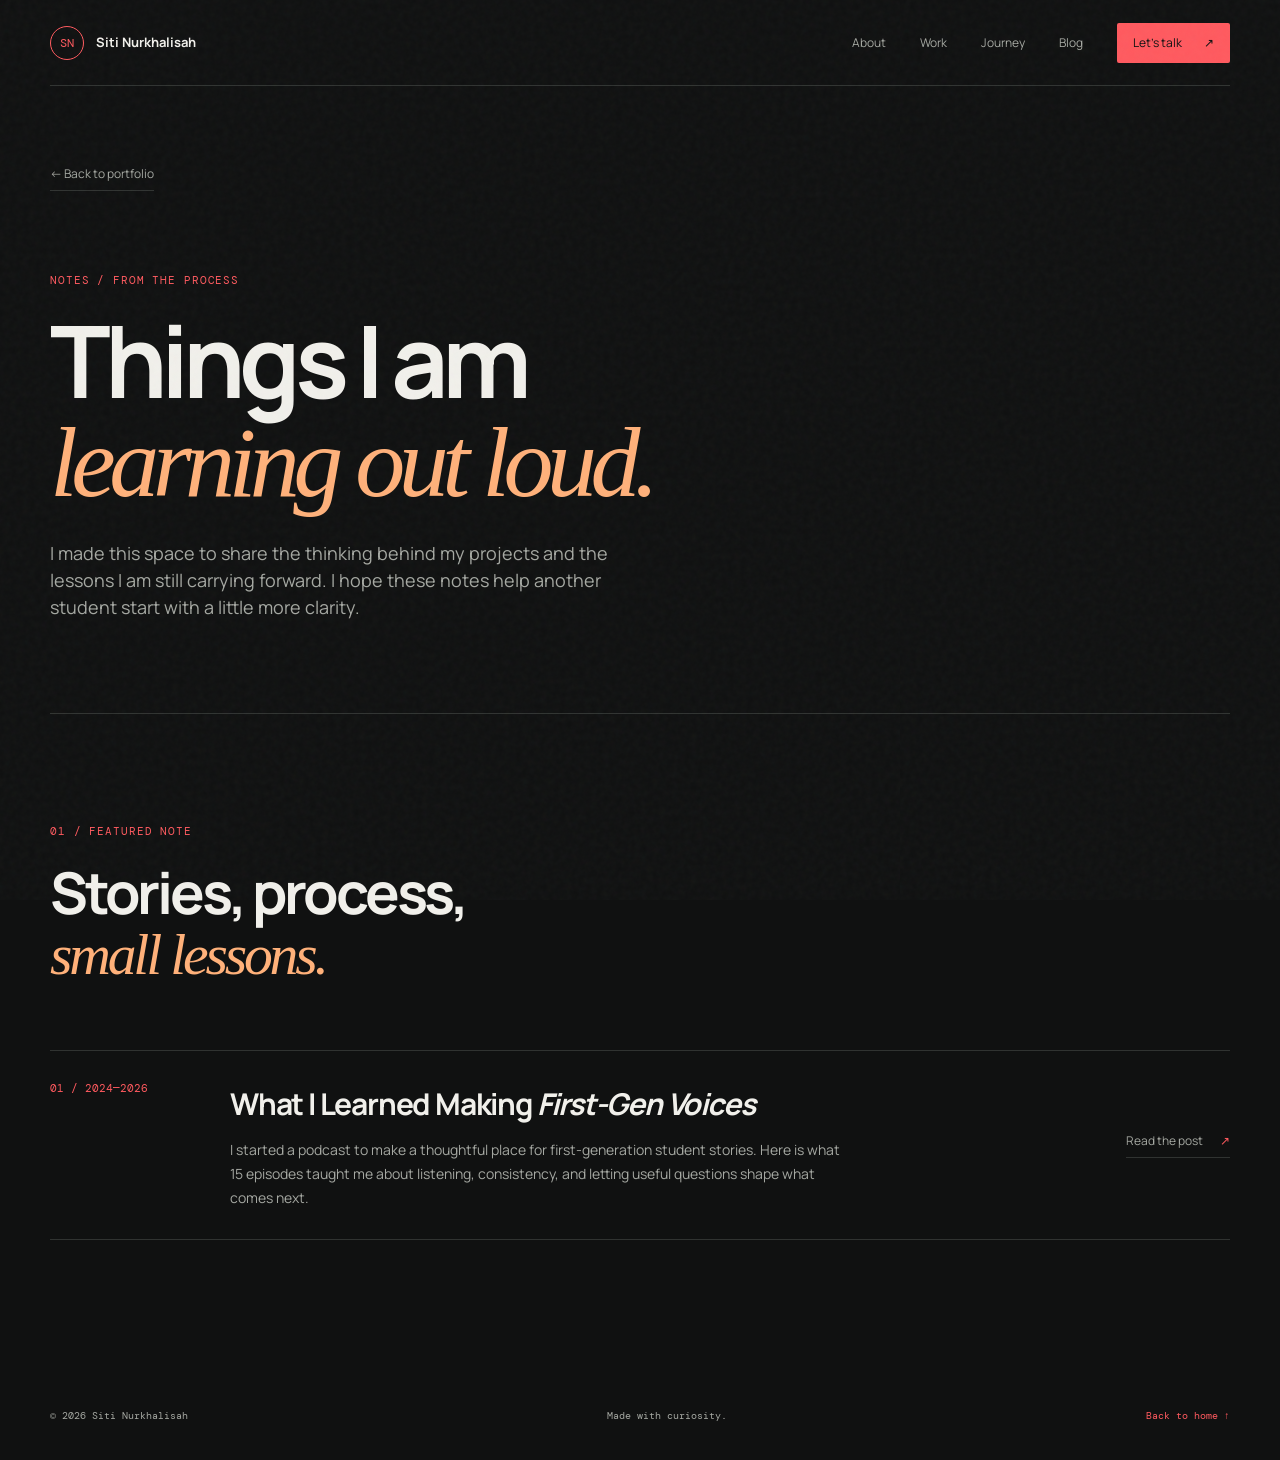
==== blog.html @ f4458128 "Add First-Gen Voices blog post Add a portfolio blog index and article page for Jamie's podcast lesso" ====
<!doctype html>
<html lang="en">
  <head>
    <meta charset="UTF-8" />
    <meta name="viewport" content="width=device-width, initial-scale=1.0" />
    <meta name="description" content="Notes from Jamie on learning, making, and building thoughtful projects." />
    <title>Blog — Siti Nurkhalisah</title>
    <link rel="preconnect" href="https://fonts.googleapis.com" />
    <link rel="preconnect" href="https://fonts.gstatic.com" crossorigin />
    <link href="https://fonts.googleapis.com/css2?family=DM+Mono:wght@400;500&family=Manrope:wght@400;500;600;700;800&display=swap" rel="stylesheet" />
    <link rel="stylesheet" href="styles.css" />
  </head>
  <body>
    <div class="noise" aria-hidden="true"></div>
    <header class="site-header">
      <a class="brand" href="index.html" aria-label="Siti Nurkhalisah home">
        <span class="brand-mark">SN</span><span>Siti Nurkhalisah</span>
      </a>
      <button class="menu-toggle" aria-expanded="false" aria-controls="site-nav">
        <span></span><span></span><span class="sr-only">Toggle navigation</span>
      </button>
      <nav id="site-nav" class="site-nav" aria-label="Main navigation">
        <a href="index.html#about">About</a><a href="index.html#work">Work</a>
        <a href="index.html#experience">Journey</a><a href="blog.html">Blog</a>
        <a href="index.html#contact" class="nav-cta">Let's talk <span>↗</span></a>
      </nav>
    </header>
    <main>
      <section class="blog-hero section-shell">
        <a class="back-link text-link" href="index.html">← Back to portfolio</a>
        <p class="eyebrow">Notes / From the process</p>
        <h1>Things I am<br /><em>learning out loud.</em></h1>
        <p class="blog-intro">
          I made this space to share the thinking behind my projects and the lessons I am still
          carrying forward. I hope these notes help another student start with a little more
          clarity.
        </p>
      </section>
      <section class="blog-list section-shell" aria-labelledby="blog-heading">
        <div class="section-heading compact">
          <p class="eyebrow">01 / Featured note</p>
          <h2 id="blog-heading">Stories, process,<br /><em>small lessons.</em></h2>
        </div>
        <article class="blog-card">
          <span class="blog-card-number">01 / 2024—2026</span>
          <div>
            <h2>What I Learned Making <em>First-Gen Voices</em></h2>
            <p>
              I started a podcast to make a thoughtful place for first-generation student
              stories. Here is what 15 episodes taught me about listening, consistency, and
              letting useful questions shape what comes next.
            </p>
          </div>
          <a class="text-link blog-card-link" href="first-gen-voices.html">Read the post <span>↗</span></a>
        </article>
      </section>
    </main>
    <footer class="site-footer section-shell">
      <span>© 2026 Siti Nurkhalisah</span><span>Made with curiosity.</span>
      <a href="index.html">Back to home ↑</a>
    </footer>
    <script src="script.js"></script>
  </body>
</html>
---- styles.css ----
:root{--bg:#101111;--surface:#171918;--line:#303331;--text:#f1f0eb;--muted:#a5a8a2;--acid:#ff5a5f;--warm:#ffb17a;--serif:Georgia,"Times New Roman",serif;--sans:"Manrope",Arial,sans-serif;--mono:"DM Mono",monospace}*{box-sizing:border-box}html{scroll-behavior:smooth}body{margin:0;background:var(--bg);color:var(--text);font-family:var(--sans);line-height:1.5}.noise{position:fixed;inset:0;opacity:.035;pointer-events:none;z-index:10;background-image:url("data:image/svg+xml,%3Csvg viewBox='0 0 180 180' xmlns='http://www.w3.org/2000/svg'%3E%3Cfilter id='n'%3E%3CfeTurbulence type='fractalNoise' baseFrequency='.8' numOctaves='4' stitchTiles='stitch'/%3E%3C/filter%3E%3Crect width='100%25' height='100%25' filter='url(%23n)'/%3E%3C/svg%3E")}.section-shell{width:min(1180px,calc(100% - 80px));margin:auto}.site-header{height:86px;width:min(1180px,calc(100% - 80px));margin:auto;display:flex;align-items:center;justify-content:space-between;border-bottom:1px solid var(--line)}.brand{color:var(--text);display:flex;align-items:center;gap:12px;text-decoration:none;font-size:13px;font-weight:700}.brand-mark{display:grid;place-items:center;width:34px;height:34px;border:1px solid var(--acid);border-radius:50%;color:var(--acid);font:12px var(--mono)}.site-nav{display:flex;align-items:center;gap:34px;font-size:12px}.site-nav a,.text-link{color:var(--muted);text-decoration:none;transition:color .2s}.site-nav a:hover,.text-link:hover{color:var(--acid)}.nav-cta{color:var(--bg)!important;background:var(--acid);padding:11px 16px;border-radius:2px}.nav-cta span{margin-left:20px}.menu-toggle{display:none;background:none;border:0}.hero{min-height:630px;display:grid;grid-template-columns:1fr 370px;align-items:center;padding:100px 0 92px}.eyebrow{font:11px var(--mono);letter-spacing:.08em;text-transform:uppercase;color:var(--acid);margin:0 0 24px}.pulse{display:inline-block;width:7px;height:7px;background:var(--acid);border-radius:50%;margin-right:8px;box-shadow:0 0 0 5px #d7f36b22}.hero h1{font-size:clamp(50px,7vw,88px);line-height:1.02;letter-spacing:-.06em;margin:0 0 30px;font-weight:700}.hero h1 em,.section-heading em,.contact-section em{font-family:var(--serif);font-weight:400;color:var(--warm)}.hero-intro{color:var(--muted);max-width:450px;font-size:16px;margin:0 0 35px}.hero-actions{display:flex;align-items:center;gap:28px}.button{display:inline-flex;gap:30px;align-items:center;text-decoration:none;font-size:12px;font-weight:700}.button-primary{background:var(--acid);color:var(--bg);padding:16px 18px}.button-primary span{font-size:18px}.text-link{font-size:12px;border-bottom:1px solid var(--line);padding-bottom:7px}.text-link span{margin-left:15px;color:var(--acid)}.hero-aside{position:relative;height:400px;display:flex;align-items:flex-end;justify-content:flex-end}.orbit{height:330px;width:330px;position:absolute;top:15px;right:10px}.orbit-ring{position:absolute;border:1px solid var(--line);border-radius:50%;inset:0}.orbit-ring-one{transform:rotate(24deg) scaleX(.52);border-color:#d7f36b66}.orbit-ring-two{transform:rotate(-38deg) scaleX(.52);border-color:#ffb17a77}.orbit-core{position:absolute;inset:105px;border-radius:50%;display:grid;place-items:center;background:var(--acid);color:var(--bg);font:24px var(--mono);font-weight:500}.orbit-label{position:absolute;font:10px var(--mono);color:var(--muted);background:var(--bg);padding:3px 7px}.orbit-label-one{top:30px;left:30px}.orbit-label-two{right:20px;top:145px;color:var(--warm)}.orbit-label-three{bottom:26px;left:95px}.hero-note{font:12px var(--mono);line-height:1.5;color:var(--muted);text-align:right;margin:0}.ticker{border-top:1px solid var(--line);border-bottom:1px solid var(--line);overflow:hidden;padding:17px 0;color:var(--acid);font:12px var(--mono);letter-spacing:.12em}.ticker-track{display:flex;white-space:nowrap;justify-content:space-around;min-width:1100px}.ticker b{color:var(--warm);font-weight:400}.content-section{padding:140px 0;border-bottom:1px solid var(--line);display:grid;grid-template-columns:40% 1fr;gap:8%}.section-heading h2,.contact-section h2{font-size:clamp(38px,4.5vw,60px);line-height:1.05;letter-spacing:-.055em;margin:0}.about-copy{max-width:530px;padding-top:38px}.about-copy p{color:var(--muted);font-size:15px;max-width:480px}.about-copy .large-copy{color:var(--text);font-size:23px;line-height:1.42;margin:0 0 26px}.about-copy .text-link{display:inline-block;margin-top:22px}.skills-section{display:block}.section-heading.compact{margin-bottom:64px}.skills-grid{display:grid;grid-template-columns:repeat(3,1fr);gap:14px}.skill-card{background:var(--surface);padding:27px 25px 25px;min-height:240px;border:1px solid transparent;transition:border-color .2s,transform .2s}.skill-card:hover{border-color:var(--acid);transform:translateY(-4px)}.card-number{font:11px var(--mono);color:var(--warm)}.skill-card h3{font-size:21px;margin:45px 0 11px}.skill-card p,.project-info p{color:var(--muted);font-size:13px;line-height:1.7}.skill-tags{display:flex;gap:7px;flex-wrap:wrap;margin-top:22px}.skill-tags span,.project-status{font:10px var(--mono);color:var(--acid);border:1px solid #d7f36b66;padding:5px 8px}.work-section{display:block}.row-heading{display:flex;justify-content:space-between;align-items:end;margin-bottom:64px}.section-aside{font:12px var(--mono);color:var(--muted);line-height:1.6;text-align:right}.project-list{display:grid;gap:15px}.project-card{background:var(--surface);display:grid;grid-template-columns:1fr 1fr;min-height:260px}.project-featured{grid-template-columns:1.2fr 1fr}.project-visual{position:relative;min-height:260px;overflow:hidden;background:#242927;display:grid;place-items:center}.visual-one{background:linear-gradient(135deg,#253329,#15201c)}.visual-two{background:linear-gradient(135deg,#2a2521,#402b22)}.visual-three{background:linear-gradient(135deg,#252a34,#171b27)}.visual-caption{position:relative;z-index:1;font:10px var(--mono);color:#ffffff80;letter-spacing:.1em;text-align:center}.visual-shape{position:absolute;width:190px;height:190px;border:1px solid var(--acid);border-radius:50%;transform:rotate(38deg) scaleX(.6)}.visual-shape:after{content:"";position:absolute;inset:25px;border:1px solid var(--warm);border-radius:50%}.project-info{padding:30px;display:flex;flex-direction:column;justify-content:center}.project-type{color:var(--acid)!important;font:10px var(--mono)!important;text-transform:uppercase;letter-spacing:.1em}.project-info h3{font-size:24px;margin:13px 0 5px}.project-footer{display:flex;align-items:center;justify-content:space-between;margin-top:27px}.placeholder-link{font:11px var(--mono);color:var(--muted)}.project-pair{display:grid;grid-template-columns:1fr 1fr;gap:15px}.project-pair .project-card{display:block}.project-pair .project-visual{min-height:210px}.project-pair .project-info{padding:24px}.project-pair .project-info h3{font-size:19px}.journey-section{grid-template-columns:40% 1fr}.timeline{border-top:1px solid var(--line)}.timeline-item{display:grid;grid-template-columns:110px 1fr 20px;gap:20px;padding:28px 0;border-bottom:1px solid var(--line);align-items:start}.timeline-date{font:10px var(--mono);text-transform:uppercase;color:var(--acid)}.timeline-item h3{font-size:18px;margin:0 0 6px}.timeline-item p{font-size:13px;color:var(--muted);margin:0}.timeline-arrow{color:var(--warm)}.language-row{display:grid;grid-template-columns:110px 1fr 20px;gap:20px;padding:27px 0;font:11px var(--mono);color:var(--muted)}.language-row strong{font-weight:400;color:var(--text)}.contact-section{background:var(--acid);color:var(--bg);padding:130px 0 105px}.contact-section .eyebrow{color:var(--bg)}.contact-section h2 em{color:#99704e}.contact-copy{font-size:15px;max-width:380px;margin:27px 0 55px}.contact-links{border-top:1px solid #10111166}.contact-link{color:var(--bg);text-decoration:none;display:grid;grid-template-columns:100px 1fr 20px;align-items:center;gap:20px;padding:20px 0;border-bottom:1px solid #10111166;font:11px var(--mono)}.contact-link strong{font-size:14px;font-weight:500}.contact-link b{font-size:18px;font-weight:400}.placeholder-note{font:10px var(--mono);color:#10111199;margin:24px 0 0}.site-footer{height:90px;display:flex;align-items:center;justify-content:space-between;color:var(--muted);font:10px var(--mono)}.site-footer a{color:var(--acid);text-decoration:none}.sr-only{position:absolute;width:1px;height:1px;padding:0;margin:-1px;overflow:hidden;clip:rect(0,0,0,0);white-space:nowrap;border:0}
.education-strip,.certificate-strip{display:grid;grid-template-columns:110px 1fr auto;gap:20px;padding:24px 0;border-bottom:1px solid var(--line);font:11px var(--mono);align-items:start}.education-strip>span:first-child,.certificate-strip>span{color:var(--acid);text-transform:uppercase}.education-strip strong{font-weight:400}.education-strip span:last-child{color:var(--muted)}.certificate-strip p{margin:0;color:var(--muted);line-height:1.7}
.project-link{color:var(--acid);text-decoration:none}.visual-inventory{background:linear-gradient(135deg,#29252f,#171827)}.visual-shape-small{width:150px;height:150px}.case-hero{padding:74px 0 112px;border-bottom:1px solid var(--line)}.back-link{display:inline-block;margin-bottom:82px}.case-hero h1{font-size:clamp(52px,8vw,100px);line-height:.98;letter-spacing:-.065em;margin:0 0 30px}.case-hero h1 em{font-family:var(--serif);font-weight:400;color:var(--warm)}.case-intro{color:var(--muted);font-size:18px;max-width:490px;margin:0 0 70px}.case-meta{border-top:1px solid var(--line);display:grid;grid-template-columns:repeat(3,1fr);gap:20px;padding-top:20px;font:11px var(--mono)}.case-meta div{display:grid;gap:8px}.case-meta span{color:var(--acid);text-transform:uppercase}.case-meta strong{font-weight:400;color:var(--text)}.case-section{padding:125px 0;display:grid;grid-template-columns:40% 1fr;gap:8%;border-bottom:1px solid var(--line)}.case-copy{max-width:550px;padding-top:38px}.case-copy p{color:var(--muted);font-size:15px;line-height:1.75}.case-copy .large-copy{color:var(--text);font-size:23px;line-height:1.42;margin:0 0 26px}.case-list{border-top:1px solid var(--line);margin-top:38px}.case-list div{display:grid;grid-template-columns:36px 1fr;gap:15px;padding:17px 0;border-bottom:1px solid var(--line)}.case-list span{font:11px var(--mono);color:var(--warm)}.case-list p{margin:0;font-size:13px;line-height:1.6}.case-result{border-bottom:0}.case-button{margin-top:28px}
.blog-hero{padding:74px 0 92px;border-bottom:1px solid var(--line)}
.blog-hero h1{font-size:clamp(52px,8vw,100px);line-height:.98;letter-spacing:-.065em;margin:0 0 28px}
.blog-hero h1 em{font-family:var(--serif);font-weight:400;color:var(--warm)}
.blog-intro{color:var(--muted);font-size:18px;max-width:570px;margin:0}
.blog-list{padding:110px 0 130px}
.blog-card{display:grid;grid-template-columns:150px 1fr auto;gap:30px;align-items:start;padding:30px 0;border-top:1px solid var(--line)}
.blog-card:last-child{border-bottom:1px solid var(--line)}
.blog-card-number{font:11px var(--mono);color:var(--acid)}
.blog-card h2{font-size:30px;letter-spacing:-.04em;margin:0 0 12px}
.blog-card p{color:var(--muted);font-size:14px;max-width:620px;margin:0;line-height:1.7}
.blog-card-link{align-self:center;white-space:nowrap}
.article-hero{padding:74px 0 94px;border-bottom:1px solid var(--line)}
.article-hero h1{font-size:clamp(48px,7vw,86px);line-height:1;letter-spacing:-.06em;max-width:800px;margin:0 0 30px}
.article-hero h1 em{font-family:var(--serif);font-weight:400;color:var(--warm)}
.article-intro{font-size:20px;line-height:1.5;color:var(--muted);max-width:650px;margin:0}
.article-layout{display:grid;grid-template-columns:220px minmax(0,680px);gap:8%;padding:110px 0 130px}
.article-aside{font:11px var(--mono);color:var(--muted);line-height:1.7}
.article-aside strong{display:block;color:var(--acid);font-weight:400;text-transform:uppercase;margin-bottom:12px}
.article-copy h2{font-size:32px;letter-spacing:-.04em;margin:0 0 18px;padding-top:8px}
.article-copy h2:not(:first-child){margin-top:68px}
.article-copy p{color:var(--muted);font-size:15px;line-height:1.8;margin:0 0 20px}
.article-copy p strong{color:var(--text)}
.article-copy ul{padding-left:20px;margin:22px 0 26px}
.article-copy li{color:var(--muted);font-size:14px;line-height:1.8;padding-left:6px}
.article-cta{border-top:1px solid var(--line);margin-top:70px;padding-top:28px}
.article-cta p{color:var(--text);font-size:18px}
.blog-footer-link{margin-top:22px}
@media(max-width:760px){.section-shell,.site-header{width:calc(100% - 40px)}.site-header{height:72px}.menu-toggle{display:flex;flex-direction:column;gap:5px;padding:10px}.menu-toggle span:not(.sr-only){display:block;width:20px;height:1px;background:var(--acid)}.site-nav{position:absolute;display:none;top:72px;left:20px;right:20px;background:var(--surface);padding:20px;z-index:5;flex-direction:column;align-items:stretch;gap:20px;border:1px solid var(--line)}.site-nav.open{display:flex}.hero{display:block;min-height:auto;padding:80px 0 95px}.hero h1{font-size:52px}.hero-aside{height:300px;margin-top:45px}.orbit{right:10px;height:260px;width:260px}.orbit-core{inset:82px}.hero-note{position:absolute;bottom:0;left:0;text-align:left}.content-section{display:block;padding:90px 0}.section-heading{margin-bottom:45px}.about-copy{padding-top:0}.skills-grid,.project-pair{grid-template-columns:1fr}.skill-card{min-height:0}.row-heading{display:block;margin-bottom:40px}.section-aside{text-align:left;margin-top:25px}.project-card,.project-featured{display:block}.project-visual,.project-pair .project-visual{min-height:220px}.project-info{padding:25px}.journey-section{display:block}.timeline-item{grid-template-columns:1fr 20px}.timeline-date{grid-column:1/-1}.language-row{grid-template-columns:1fr 20px;gap:10px}.language-row span:first-child{grid-column:1/-1}.contact-section{padding:90px 0 75px}.contact-link{grid-template-columns:65px 1fr 20px;gap:10px}.contact-link strong{font-size:12px;overflow-wrap:anywhere}.site-footer{height:auto;padding:28px 0;display:grid;gap:10px}.site-footer a{grid-column:2;grid-row:1/3;text-align:right;align-self:center}.case-hero{padding:55px 0 80px}.back-link{margin-bottom:58px}.case-intro{font-size:16px;margin-bottom:52px}.case-meta{grid-template-columns:1fr;gap:18px}.case-section{display:block;padding:90px 0}.case-copy{padding-top:0}.case-section .section-heading{margin-bottom:45px}.case-list{margin-top:30px}}
@media(max-width:760px){.education-strip,.certificate-strip{grid-template-columns:1fr;gap:8px}.education-strip span:last-child{color:var(--muted)}}
@media(max-width:760px){.blog-hero{padding:55px 0 80px}.blog-hero h1{font-size:52px}.blog-intro{font-size:16px}.blog-list{padding:80px 0 90px}.blog-card{grid-template-columns:1fr;gap:16px}.blog-card h2{font-size:25px}.blog-card-link{justify-self:start}.article-hero{padding:55px 0 80px}.article-hero h1{font-size:50px}.article-intro{font-size:16px}.article-layout{display:block;padding:80px 0 90px}.article-aside{margin-bottom:65px}.article-copy h2{font-size:28px}.article-copy h2:not(:first-child){margin-top:55px}}
/* Keep the red accent consistent in translucent decorative states. */
.pulse{box-shadow:0 0 0 5px #ff5a5f22}.orbit-ring-one{border-color:#ff5a5f66}.skill-tags span,.project-status{border-color:#ff5a5f66}.visual-shape{border-color:#ff5a5f}
@media(prefers-reduced-motion:reduce){html{scroll-behavior:auto}.skill-card,.site-nav a,.text-link{transition:none}.skill-card:hover{transform:none}.orbit-ring{transform:none}.ticker-track{animation:none}}

.repository-link{white-space:nowrap}

.hero-actions{flex-wrap:wrap}
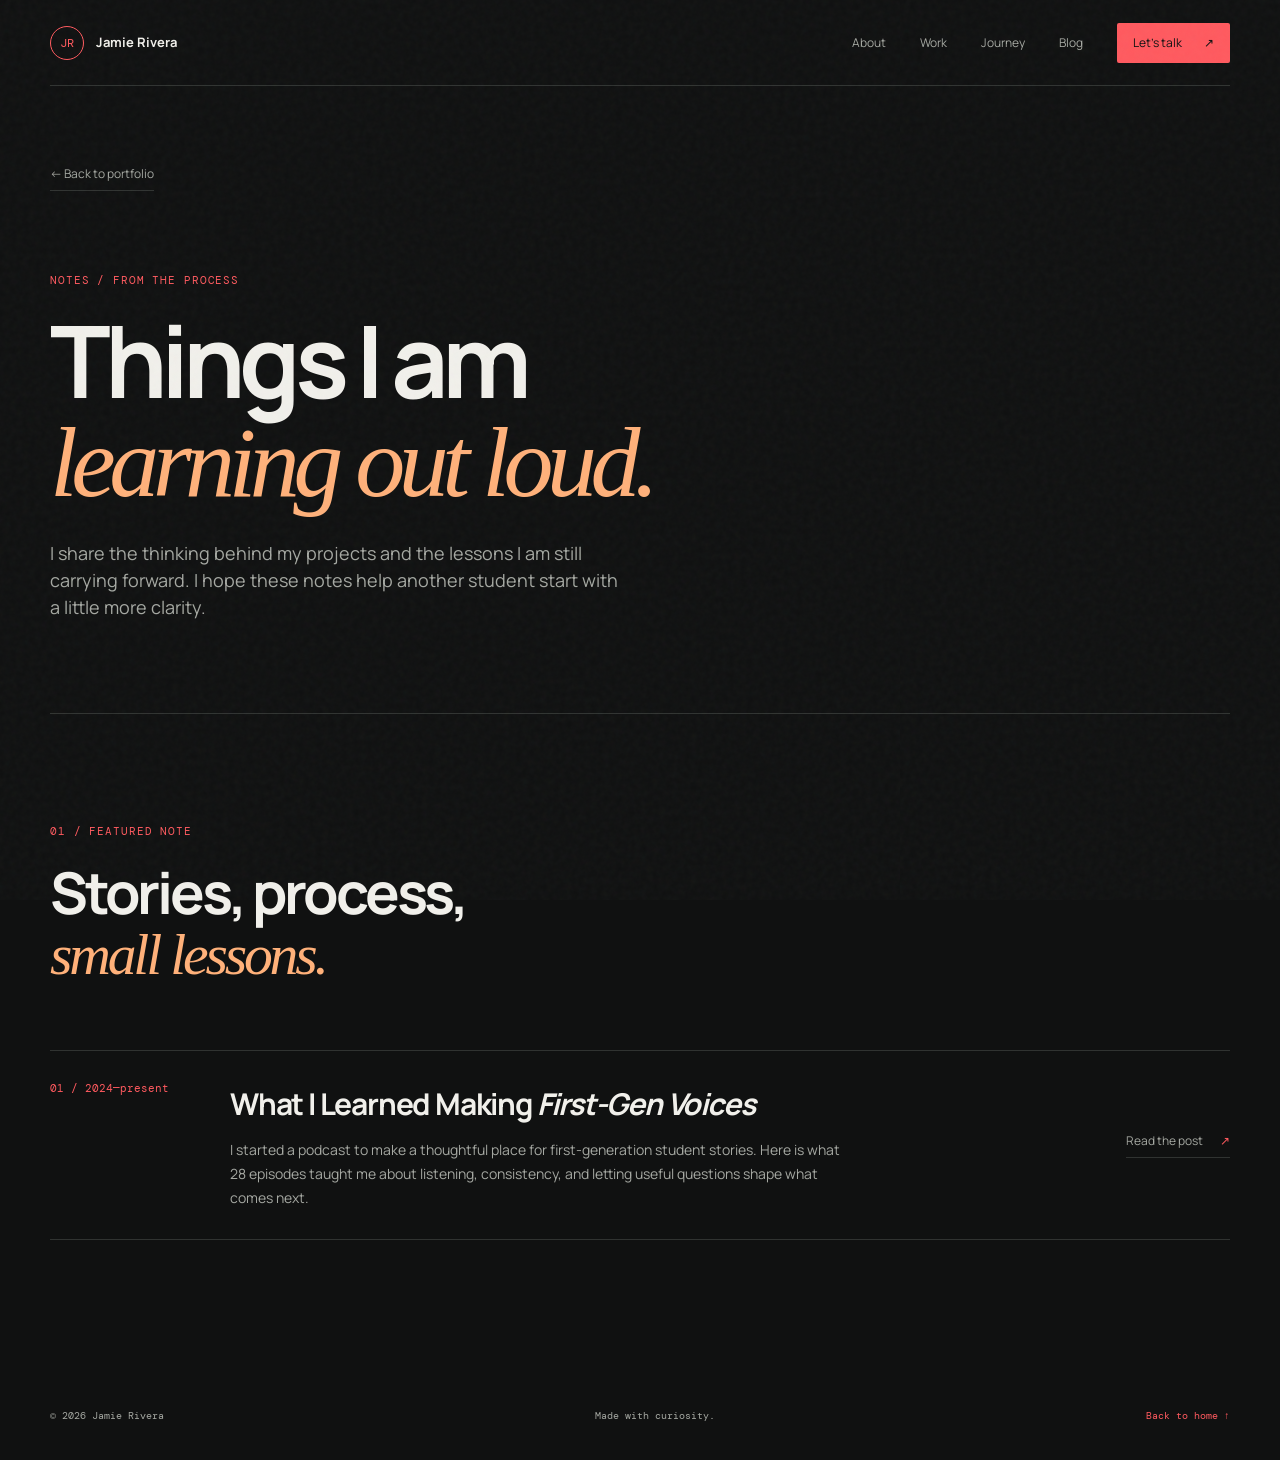
==== commit 930d1064: "Update portfolio for Jamie Rivera Co-authored-by: Copilot App <223556219+Copilot@users.noreply.githu" ====
--- a/blog.html
+++ b/blog.html
@@ -3,62 +3,15 @@
   <head>
     <meta charset="UTF-8" />
     <meta name="viewport" content="width=device-width, initial-scale=1.0" />
-    <meta name="description" content="Notes from Jamie on learning, making, and building thoughtful projects." />
-    <title>Blog — Siti Nurkhalisah</title>
-    <link rel="preconnect" href="https://fonts.googleapis.com" />
-    <link rel="preconnect" href="https://fonts.gstatic.com" crossorigin />
-    <link href="https://fonts.googleapis.com/css2?family=DM+Mono:wght@400;500&family=Manrope:wght@400;500;600;700;800&display=swap" rel="stylesheet" />
-    <link rel="stylesheet" href="styles.css" />
+    <meta name="description" content="Notes from Jamie Rivera on storytelling, making, and community." />
+    <title>Blog — Jamie Rivera</title>
+    <link rel="preconnect" href="https://fonts.googleapis.com" /><link rel="preconnect" href="https://fonts.gstatic.com" crossorigin />
+    <link rel="stylesheet" href="https://fonts.googleapis.com/css2?family=DM+Mono:wght@400;500&family=Manrope:wght@400;500;600;700;800&display=swap" /><link rel="stylesheet" href="styles.css" />
   </head>
   <body>
     <div class="noise" aria-hidden="true"></div>
-    <header class="site-header">
-      <a class="brand" href="index.html" aria-label="Siti Nurkhalisah home">
-        <span class="brand-mark">SN</span><span>Siti Nurkhalisah</span>
-      </a>
-      <button class="menu-toggle" aria-expanded="false" aria-controls="site-nav">
-        <span></span><span></span><span class="sr-only">Toggle navigation</span>
-      </button>
-      <nav id="site-nav" class="site-nav" aria-label="Main navigation">
-        <a href="index.html#about">About</a><a href="index.html#work">Work</a>
-        <a href="index.html#experience">Journey</a><a href="blog.html">Blog</a>
-        <a href="index.html#contact" class="nav-cta">Let's talk <span>↗</span></a>
-      </nav>
-    </header>
-    <main>
-      <section class="blog-hero section-shell">
-        <a class="back-link text-link" href="index.html">← Back to portfolio</a>
-        <p class="eyebrow">Notes / From the process</p>
-        <h1>Things I am<br /><em>learning out loud.</em></h1>
-        <p class="blog-intro">
-          I made this space to share the thinking behind my projects and the lessons I am still
-          carrying forward. I hope these notes help another student start with a little more
-          clarity.
-        </p>
-      </section>
-      <section class="blog-list section-shell" aria-labelledby="blog-heading">
-        <div class="section-heading compact">
-          <p class="eyebrow">01 / Featured note</p>
-          <h2 id="blog-heading">Stories, process,<br /><em>small lessons.</em></h2>
-        </div>
-        <article class="blog-card">
-          <span class="blog-card-number">01 / 2024—2026</span>
-          <div>
-            <h2>What I Learned Making <em>First-Gen Voices</em></h2>
-            <p>
-              I started a podcast to make a thoughtful place for first-generation student
-              stories. Here is what 15 episodes taught me about listening, consistency, and
-              letting useful questions shape what comes next.
-            </p>
-          </div>
-          <a class="text-link blog-card-link" href="first-gen-voices.html">Read the post <span>↗</span></a>
-        </article>
-      </section>
-    </main>
-    <footer class="site-footer section-shell">
-      <span>© 2026 Siti Nurkhalisah</span><span>Made with curiosity.</span>
-      <a href="index.html">Back to home ↑</a>
-    </footer>
-    <script src="script.js"></script>
+    <header class="site-header"><a class="brand" href="index.html" aria-label="Jamie Rivera home"><span class="brand-mark">JR</span><span>Jamie Rivera</span></a><button class="menu-toggle" aria-expanded="false" aria-controls="site-nav"><span></span><span></span><span class="sr-only">Toggle navigation</span></button><nav id="site-nav" class="site-nav" aria-label="Main navigation"><a href="index.html#about">About</a><a href="index.html#work">Work</a><a href="index.html#experience">Journey</a><a href="blog.html">Blog</a><a href="index.html#contact" class="nav-cta">Let's talk <span>↗</span></a></nav></header>
+    <main><section class="blog-hero section-shell"><a class="back-link text-link" href="index.html">← Back to portfolio</a><p class="eyebrow">Notes / From the process</p><h1>Things I am<br /><em>learning out loud.</em></h1><p class="blog-intro">I share the thinking behind my projects and the lessons I am still carrying forward. I hope these notes help another student start with a little more clarity.</p></section><section class="blog-list section-shell" aria-labelledby="blog-heading"><div class="section-heading compact"><p class="eyebrow">01 / Featured note</p><h2 id="blog-heading">Stories, process,<br /><em>small lessons.</em></h2></div><article class="blog-card"><span class="blog-card-number">01 / 2024—present</span><div><h2>What I Learned Making <em>First-Gen Voices</em></h2><p>I started a podcast to make a thoughtful place for first-generation student stories. Here is what 28 episodes taught me about listening, consistency, and letting useful questions shape what comes next.</p></div><a class="text-link blog-card-link" href="first-gen-voices.html">Read the post <span>↗</span></a></article></section></main>
+    <footer class="site-footer section-shell"><span>© 2026 Jamie Rivera</span><span>Made with curiosity.</span><a href="index.html">Back to home ↑</a></footer><script src="script.js"></script>
   </body>
 </html>
